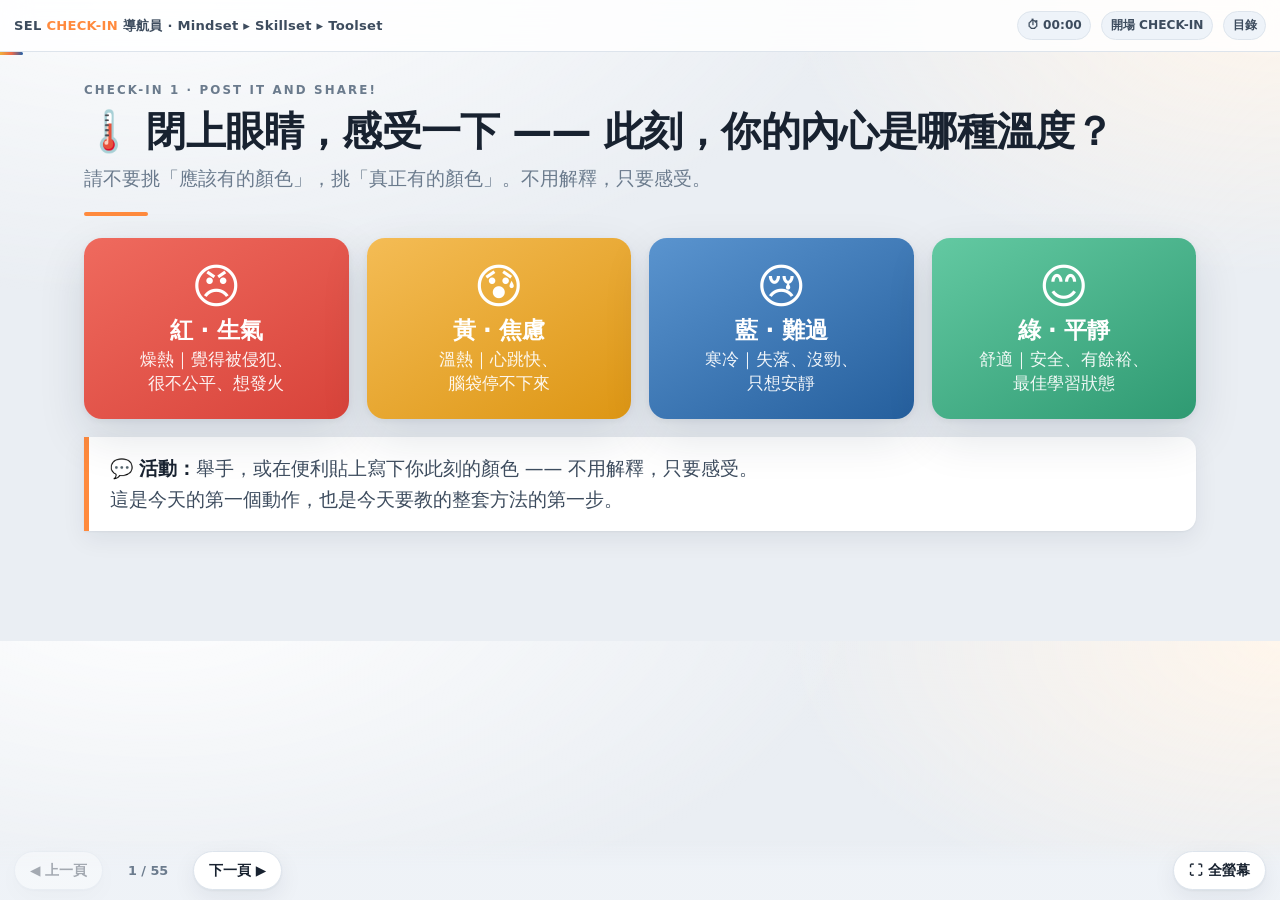
==== index.html @ a01b2f68 "Add files via upload" ====
<!doctype html>
<html lang="zh-Hant">
<head>
<meta charset="utf-8">
<meta name="viewport" content="width=device-width,initial-scale=1,viewport-fit=cover">
<title>SEL Check-in 導航員 ｜ 鹿場國小教師工作坊（Mindset · Skillset · Toolset · 3 小時）</title>
<meta name="description" content="辰光國小 陳彥揚校長 · SEL Check-in 三小時教師工作坊：狀態先於內容、四大膠囊、COMBO 組合技、兩個分組小遊戲。">
<link rel="stylesheet" href="assets/style.css">
<style>
/* ===== 簡報骨架 ===== */
.topbar{position:fixed;inset:0 0 auto 0;height:52px;z-index:60;display:flex;align-items:center;
  gap:10px;padding:0 14px;background:rgba(255,255,255,.82);backdrop-filter:blur(14px);
  border-bottom:1px solid var(--line)}
.bar-title{font-weight:800;font-size:.82rem;letter-spacing:.02em;color:var(--ink2);white-space:nowrap;
  overflow:hidden;text-overflow:ellipsis}
.bar-title b{color:var(--dawn)}
.spacer{flex:1}
.chip{font-size:.76rem;font-weight:800;padding:.32em .7em;border-radius:999px;background:#eef3f9;
  color:var(--ink2);border:1px solid var(--line);cursor:pointer;white-space:nowrap}
.chip.live{background:var(--ink);color:#fff;border-color:var(--ink)}
.chip.warn{background:#fdece7;color:var(--relate-d);border-color:#f6c9bc}
.progress{position:fixed;top:52px;left:0;height:3px;background:linear-gradient(90deg,var(--energy),var(--relate),var(--mindful));
  z-index:61;transition:width .25s ease;border-radius:0 3px 3px 0}
.deck{padding-top:52px}
.slide{display:none;padding:clamp(18px,3.2vh,40px) 0 110px;animation:fade .32s ease both}
.slide.on{display:block}
@keyframes fade{from{opacity:0;transform:translateY(10px)}to{opacity:1;transform:none}}
.navbar{position:fixed;left:0;right:0;bottom:0;z-index:60;display:flex;align-items:center;gap:10px;
  padding:10px 14px calc(10px + env(safe-area-inset-bottom));
  background:linear-gradient(to top,rgba(238,242,247,.97) 55%,rgba(238,242,247,0));}
.nav-b{appearance:none;border:1px solid var(--line);background:#fff;color:var(--ink);cursor:pointer;
  font:inherit;font-weight:800;font-size:.85rem;border-radius:999px;padding:.55em 1.1em;box-shadow:var(--sh)}
.nav-b:disabled{opacity:.35;cursor:default}
.pageno{font-size:.8rem;font-weight:800;color:var(--muted);min-width:70px;text-align:center}

/* ===== 版面元件 ===== */
.eyebrow{font-size:.74rem;font-weight:900;letter-spacing:.18em;color:var(--muted);text-transform:uppercase;margin-bottom:.5em}
.h-slide{font-size:clamp(1.5rem,2.6vw + .5rem,2.5rem);font-weight:900;letter-spacing:-.02em}
.sub{color:var(--muted);font-size:.94em;margin-top:.35em;max-width:70ch}
.rule{height:4px;width:64px;border-radius:99px;background:var(--dawn);margin:.9em 0 1.1em}
.lead{font-size:1.06em;color:var(--ink2)}
.kicker{display:flex;align-items:baseline;gap:.6em;flex-wrap:wrap;margin-bottom:.2em}
.note{margin-top:clamp(14px,2vh,22px);background:#fff;border-left:5px solid var(--dawn);
  border-radius:0 14px 14px 0;padding:.85em 1.1em;box-shadow:var(--sh);font-size:.94em;color:var(--ink2)}
.note.blue{border-left-color:var(--mindful)} .note.green{border-left-color:var(--reflect)}
.note b{color:var(--ink)}
.cap{font-size:.78em;color:var(--muted);margin-top:.5em;text-align:center}

/* 色卡 */
.qc{border-radius:var(--r);padding:clamp(14px,1.8vw,22px);box-shadow:var(--sh);background:#fff;
  border-top:6px solid var(--line);position:relative;overflow:hidden}
.qc h4{font-size:1.05em;margin-bottom:.35em;display:flex;align-items:center;gap:.45em}
.qc .ico{width:1.9em;height:1.9em;border-radius:50%;display:grid;place-items:center;color:#fff;font-size:.85em;flex:none}
.qc p{font-size:.9em;color:var(--ink2);margin:0 0 .4em}
.qc .use{font-size:.82em;font-weight:700;border-radius:10px;padding:.45em .7em;margin-top:.55em}
.qc.energy{border-top-color:var(--energy)} .qc.energy .ico{background:var(--energy)} .qc.energy .use{background:#fdf3e0;color:var(--energy-d)}
.qc.mindful{border-top-color:var(--mindful)} .qc.mindful .ico{background:var(--mindful)} .qc.mindful .use{background:#e7eff8;color:var(--mindful-d)}
.qc.reflect{border-top-color:var(--reflect)} .qc.reflect .ico{background:var(--reflect)} .qc.reflect .use{background:#e4f6ee;color:var(--reflect-d)}
.qc.relate{border-top-color:var(--relate)} .qc.relate .ico{background:var(--relate)} .qc.relate .use{background:#fdece7;color:var(--relate-d)}

/* 步驟 */
.steps{display:grid;gap:12px;grid-template-columns:repeat(4,minmax(0,1fr))}
@media(max-width:860px){.steps{grid-template-columns:1fr}}
.step{background:#fff;border-radius:var(--r);padding:1em 1.05em;box-shadow:var(--sh);position:relative}
.step .n{font-size:.72rem;font-weight:900;letter-spacing:.1em;color:#fff;background:var(--ink);
  border-radius:999px;padding:.15em .7em;display:inline-block;margin-bottom:.5em}
.step h4{font-size:1em;margin-bottom:.3em}
.step p{font-size:.86em;color:var(--ink2);margin:0}
.step .say{margin-top:.5em;font-size:.84em;background:#f2f6fa;border-radius:10px;padding:.45em .65em;color:var(--mindful-d);font-weight:600}

/* 顏色 check-in */
.colors{display:grid;grid-template-columns:repeat(4,minmax(0,1fr));gap:clamp(10px,1.6vw,18px)}
@media(max-width:720px){.colors{grid-template-columns:repeat(2,1fr)}}
.col{border-radius:var(--r);padding:clamp(14px,2vw,24px);color:#fff;text-align:center;box-shadow:var(--sh-lg)}
.col .e{font-size:clamp(2rem,4vw,3rem);line-height:1}
.col h4{font-size:1.15em;margin:.25em 0 .1em}
.col small{opacity:.92;font-size:.84em;display:block;line-height:1.45}
.col.r{background:linear-gradient(150deg,#ef6a5e,#d8433a)}
.col.y{background:linear-gradient(150deg,#f4bc55,#dd9614)}
.col.b{background:linear-gradient(150deg,#5a94cf,#255f9d)}
.col.g{background:linear-gradient(150deg,#63c9a2,#2f9a72)}

/* 時間軸 */
.tl{position:relative;padding-left:26px}
.tl:before{content:"";position:absolute;left:8px;top:6px;bottom:6px;width:2px;background:var(--line)}
.tl-i{position:relative;margin-bottom:.85em}
.tl-i:before{content:"";position:absolute;left:-22px;top:.55em;width:11px;height:11px;border-radius:50%;
  background:#fff;border:3px solid var(--dawn)}
.tl-i b{display:block;font-size:.95em}
.tl-i span{font-size:.86em;color:var(--muted)}

/* 大 QR 頁 */
.qrpage{display:grid;grid-template-columns:auto 1fr;gap:clamp(18px,3vw,44px);align-items:center}
@media(max-width:820px){.qrpage{grid-template-columns:1fr}}
.qrbox{background:#fff;padding:clamp(14px,2vw,22px);border-radius:22px;box-shadow:var(--sh-lg);display:grid;place-items:center;gap:10px}
.qrbox .u{font-size:.78rem;font-weight:800;color:var(--muted);word-break:break-all;text-align:center;max-width:280px}
.qrbox a.go{font-size:.82rem;font-weight:800;text-decoration:none;background:var(--ink);color:#fff;
  padding:.5em 1.2em;border-radius:999px}
.bul{margin:0;padding-left:1.15em}
.bul li{margin-bottom:.4em;font-size:.94em;color:var(--ink2)}
.bul li b{color:var(--ink)}

/* 分隔頁 */
.divider{min-height:62vh;display:grid;place-content:center;text-align:center}
.divider .num{font-size:clamp(4rem,12vw,9rem);font-weight:900;color:#fff;
  text-shadow:0 6px 30px rgba(24,34,48,.14);letter-spacing:-.04em;line-height:.9}
.divider h2{font-size:clamp(1.8rem,4vw,3.2rem);font-weight:900;margin:.1em 0 .2em}
.divider p{color:var(--muted);max-width:60ch;margin:0 auto}
.divider .time{margin-top:1.2em;font-weight:800;color:var(--ink2);font-size:.95em}

/* 目錄 */
.menu{position:fixed;inset:0;z-index:80;background:rgba(20,30,44,.55);backdrop-filter:blur(6px);display:none}
.menu.on{display:block}
.menu-in{position:absolute;inset:auto 0 0 0;max-height:82vh;overflow:auto;background:var(--bg2);
  border-radius:22px 22px 0 0;padding:18px 16px calc(24px + env(safe-area-inset-bottom))}
.menu-in h3{font-size:1rem;margin-bottom:.7em}
.mrow{display:flex;gap:.6em;align-items:baseline;padding:.5em .6em;border-radius:10px;cursor:pointer;font-size:.9em}
.mrow:hover{background:#e8eef6}
.mrow.cur{background:var(--ink);color:#fff}
.mrow .mi{font-size:.75em;font-weight:900;color:var(--muted);min-width:2.2em}
.mrow.cur .mi{color:#cbd6e3}
.mrow .mt{font-size:.72em;color:var(--muted);margin-left:auto;white-space:nowrap}
.mrow.cur .mt{color:#cbd6e3}
.mrow.sec{font-weight:900;background:#e3eaf3}
.mrow.sec.cur{background:var(--ink)}
.print-hide{}
@media print{.topbar,.navbar,.progress,.menu{display:none!important}.slide{display:block!important;page-break-after:always}}
</style>
</head>
<body>

<div class="topbar">
  <div class="bar-title">SEL <b>CHECK-IN</b> 導航員 · Mindset ▸ Skillset ▸ Toolset</div>
  <div class="spacer"></div>
  <div class="chip" id="clock" title="點一下開始／暫停 3 小時計時">⏱ 00:00</div>
  <div class="chip" id="segchip" title="目前段落">開場</div>
  <div class="chip" id="menubtn">目錄</div>
</div>
<div class="progress" id="prog" style="width:0"></div>

<main class="deck" id="deck"></main>

<div class="navbar">
  <button class="nav-b" id="prev">◀ 上一頁</button>
  <div class="pageno" id="pageno">1 / 1</div>
  <button class="nav-b" id="next">下一頁 ▶</button>
  <div class="spacer"></div>
  <button class="nav-b" id="fs">⛶ 全螢幕</button>
</div>

<div class="menu" id="menu"><div class="menu-in"><h3>投影目錄 · 點選跳頁</h3><div id="mlist"></div></div></div>

<script src="assets/qr.js"></script>
<script src="assets/slides.js"></script>
<script>
(function(){
  var deck=document.getElementById('deck'), i=0, N=0;
  // 產生所有投影片
  deck.innerHTML = SLIDES.map(function(s,k){
    return '<section class="slide" data-i="'+k+'"><div class="wrap">'+s.html+'</div></section>';
  }).join('');
  var els=[].slice.call(deck.querySelectorAll('.slide')); N=els.length;

  // 目錄
  document.getElementById('mlist').innerHTML = SLIDES.map(function(s,k){
    return '<div class="mrow'+(s.sec?' sec':'')+'" data-k="'+k+'"><span class="mi">'+(k+1)+'</span><span>'+s.t+'</span><span class="mt">'+(s.time||'')+'</span></div>';
  }).join('');

  function show(k,push){
    k=Math.max(0,Math.min(N-1,k)); i=k;
    els.forEach(function(e,n){e.classList.toggle('on',n===k);});
    document.getElementById('pageno').textContent=(k+1)+' / '+N;
    document.getElementById('prog').style.width=((k+1)/N*100)+'%';
    document.getElementById('prev').disabled=(k===0);
    document.getElementById('next').disabled=(k===N-1);
    document.getElementById('segchip').textContent=SLIDES[k].part||'—';
    [].forEach.call(document.querySelectorAll('.mrow'),function(r){r.classList.toggle('cur',+r.dataset.k===k);});
    window.scrollTo(0,0);
    if(push!==false) history.replaceState(null,'','#s'+(k+1));
    // lazy QR
    var box=els[k].querySelector('[data-qr]');
    if(box && !box.dataset.done){ drawQR(box); }
  }
  function baseURL(){
    var u=location.href.split('#')[0];
    return u.replace(/[^/]*$/,'');
  }
  function drawQR(box){
    var target=box.dataset.qr;
    var url = /^https?:/.test(target) ? target : baseURL()+target;
    var holder=box.querySelector('.qrimg');
    QR.render(holder,url,{size:Math.min(300, Math.max(190, window.innerWidth*0.42))});
    var u=box.querySelector('.u'); if(u) u.textContent=url.replace(/^https?:\/\//,'');
    var a=box.querySelector('a.go'); if(a) a.href=url;
    box.dataset.done='1';
  }
  document.getElementById('prev').onclick=function(){show(i-1);};
  document.getElementById('next').onclick=function(){show(i+1);};
  document.getElementById('menubtn').onclick=function(){document.getElementById('menu').classList.add('on');};
  document.getElementById('menu').onclick=function(e){
    var r=e.target.closest('.mrow');
    if(r){show(+r.dataset.k);}
    if(r||e.target.id==='menu') document.getElementById('menu').classList.remove('on');
  };
  document.getElementById('fs').onclick=function(){
    if(document.fullscreenElement) document.exitFullscreen();
    else document.documentElement.requestFullscreen&&document.documentElement.requestFullscreen();
  };
  document.addEventListener('keydown',function(e){
    if(e.target.matches('input,textarea')) return;
    if(e.key==='ArrowRight'||e.key==='PageDown'||e.key===' '){show(i+1);e.preventDefault();}
    if(e.key==='ArrowLeft'||e.key==='PageUp'){show(i-1);e.preventDefault();}
    if(e.key==='Home')show(0); if(e.key==='End')show(N-1);
    if(e.key==='m'||e.key==='M')document.getElementById('menu').classList.toggle('on');
  });
  var sx=0,sy=0;
  document.addEventListener('touchstart',function(e){sx=e.touches[0].clientX;sy=e.touches[0].clientY;},{passive:true});
  document.addEventListener('touchend',function(e){
    var dx=e.changedTouches[0].clientX-sx, dy=e.changedTouches[0].clientY-sy;
    if(Math.abs(dx)>70&&Math.abs(dx)>Math.abs(dy)*1.7){ show(dx<0?i+1:i-1); }
  },{passive:true});

  // 計時器
  var t0=null, acc=0, tick=null;
  function fmt(ms){var s=Math.floor(ms/1000);return String(Math.floor(s/60)).padStart(2,'0')+':'+String(s%60).padStart(2,'0');}
  var clock=document.getElementById('clock');
  clock.onclick=function(){
    if(tick){clearInterval(tick);tick=null;acc+=Date.now()-t0;clock.classList.remove('live');}
    else{t0=Date.now();clock.classList.add('live');
      tick=setInterval(function(){
        var ms=acc+(Date.now()-t0); clock.textContent='⏱ '+fmt(ms);
        clock.classList.toggle('warn', ms>180*60*1000);
      },1000);}
  };
  clock.ondblclick=function(){acc=0;t0=Date.now();clock.textContent='⏱ 00:00';};

  var h=(location.hash.match(/#s(\d+)/)||[])[1];
  show(h?(+h-1):0,false);
})();
</script>
</body>
</html>
---- assets/style.css ----
/* ===== SEL Check-in 工作坊 · 共用樣式 ===== */
:root{
  --bg:#eaeef3; --bg2:#f6f8fb; --card:#ffffff;
  --ink:#182230; --ink2:#3d4c5e; --muted:#6b7b8d; --line:#dde4ec;
  --energy:#F0B03C; --energy-d:#b9821c;
  --mindful:#1F5FA8; --mindful-d:#12406f;
  --reflect:#4FBF95; --reflect-d:#2b8465;
  --relate:#EC6A4B; --relate-d:#b8462b;
  --dawn:#FF8A3D;
  --red:#E4574C; --yellow:#F0B03C; --blue:#3D7FC1; --green:#4FBF95;
  --sh: 0 1px 2px rgba(20,35,55,.05), 0 8px 24px rgba(20,35,55,.07);
  --sh-lg: 0 2px 6px rgba(20,35,55,.06), 0 18px 48px rgba(20,35,55,.12);
  --r:18px;
  --fs:clamp(15px,1.05vw + 8px,20px);
}
*{box-sizing:border-box;-webkit-tap-highlight-color:transparent}
html,body{margin:0;padding:0}
body{
  background:
    radial-gradient(1200px 600px at 12% -10%, #ffffff 0%, rgba(255,255,255,0) 60%),
    radial-gradient(900px 500px at 100% 0%, #fff6ec 0%, rgba(255,255,255,0) 55%),
    var(--bg);
  color:var(--ink);
  font-family:"Noto Sans TC","PingFang TC","Microsoft JhengHei",-apple-system,BlinkMacSystemFont,"Segoe UI",system-ui,sans-serif;
  font-size:var(--fs); line-height:1.65; -webkit-font-smoothing:antialiased;
}
h1,h2,h3,h4{margin:0;line-height:1.25;letter-spacing:-.01em}
p{margin:0 0 .6em}
b,strong{font-weight:700}
a{color:var(--mindful)}
.wrap{max-width:1180px;margin:0 auto;padding:0 clamp(16px,3vw,34px)}
.card{background:var(--card);border-radius:var(--r);box-shadow:var(--sh);padding:clamp(16px,2vw,26px)}
.grid{display:grid;gap:clamp(12px,1.6vw,20px)}
.g2{grid-template-columns:repeat(2,minmax(0,1fr))}
.g3{grid-template-columns:repeat(3,minmax(0,1fr))}
.g4{grid-template-columns:repeat(4,minmax(0,1fr))}
@media(max-width:860px){.g2,.g3,.g4{grid-template-columns:1fr}}
.tag{display:inline-block;font-size:.72em;font-weight:800;letter-spacing:.14em;
  padding:.32em .85em;border-radius:999px;background:#e6ecf4;color:var(--ink2)}
.btn{appearance:none;border:0;cursor:pointer;font:inherit;font-weight:700;
  padding:.7em 1.35em;border-radius:999px;background:var(--ink);color:#fff;
  box-shadow:var(--sh);transition:transform .12s ease, filter .12s ease}
.btn:hover{transform:translateY(-1px);filter:brightness(1.08)}
.btn.ghost{background:#fff;color:var(--ink);border:1px solid var(--line)}
.btn:active{transform:translateY(1px)}
img{max-width:100%;height:auto;display:block}
.shot{border-radius:14px;box-shadow:var(--sh);background:#fff;width:100%}
table{border-collapse:collapse;width:100%;font-size:.88em}
th,td{padding:.55em .7em;border-bottom:1px solid var(--line);text-align:left;vertical-align:top}
th{background:#f2f6fa;font-weight:800;color:var(--ink2);white-space:nowrap}
tbody tr:nth-child(even){background:#fafcfe}
.sr{position:absolute;width:1px;height:1px;overflow:hidden;clip:rect(0 0 0 0)}
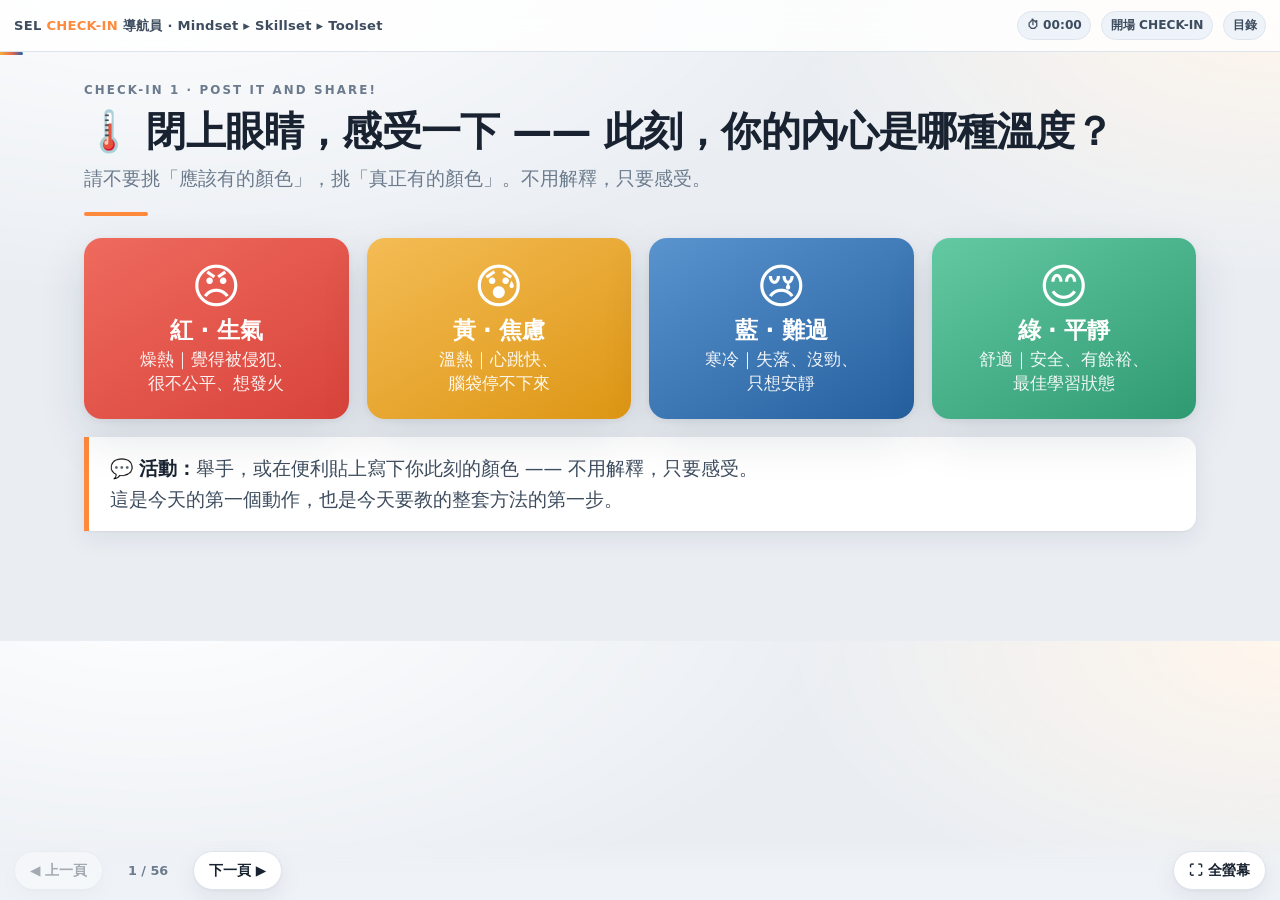
==== commit ce006d0a: "Add files via upload" ====
--- a/index.html
+++ b/index.html
@@ -96,6 +96,22 @@
 .qrbox .u{font-size:.78rem;font-weight:800;color:var(--muted);word-break:break-all;text-align:center;max-width:280px}
 .qrbox a.go{font-size:.82rem;font-weight:800;text-decoration:none;background:var(--ink);color:#fff;
   padding:.5em 1.2em;border-radius:999px}
+.linkgrid{display:grid;gap:clamp(12px,1.6vw,18px);grid-template-columns:repeat(2,minmax(0,1fr))}
+@media(max-width:820px){.linkgrid{grid-template-columns:1fr}}
+.linkcard{background:#fff;border-radius:var(--r);box-shadow:var(--sh);padding:clamp(12px,1.6vw,18px);
+  display:grid;grid-template-columns:auto 1fr;gap:clamp(12px,1.6vw,18px);align-items:center;border-top:5px solid var(--line)}
+.linkcard .qrimg canvas{display:block}
+.linkcard h4{font-size:1.02em;margin-bottom:.25em;display:flex;gap:.4em;align-items:center}
+.linkcard .n{font-size:.72rem;font-weight:900;color:#fff;border-radius:999px;padding:.15em .6em;background:var(--ink);flex:none}
+.linkcard p{font-size:.88em;color:var(--ink2);margin:0 0 .4em}
+.linkcard .u{font-size:.72rem;font-weight:700;color:var(--muted);word-break:break-all;line-height:1.4}
+.linkcard a.go{display:inline-block;margin-top:.45em;font-size:.78rem;font-weight:800;text-decoration:none;
+  background:var(--ink);color:#fff;padding:.4em 1em;border-radius:999px}
+.linkcard.e{border-top-color:var(--energy)} .linkcard.e .n{background:var(--energy-d)}
+.linkcard.m{border-top-color:var(--mindful)} .linkcard.m .n{background:var(--mindful)}
+.linkcard.g{border-top-color:var(--reflect)} .linkcard.g .n{background:var(--reflect-d)}
+.linkcard.r{border-top-color:var(--relate)} .linkcard.r .n{background:var(--relate-d)}
+@media(max-width:520px){.linkcard{grid-template-columns:1fr;justify-items:center;text-align:center}}
 .bul{margin:0;padding-left:1.15em}
 .bul li{margin-bottom:.4em;font-size:.94em;color:var(--ink2)}
 .bul li b{color:var(--ink)}
@@ -177,9 +193,10 @@
     [].forEach.call(document.querySelectorAll('.mrow'),function(r){r.classList.toggle('cur',+r.dataset.k===k);});
     window.scrollTo(0,0);
     if(push!==false) history.replaceState(null,'','#s'+(k+1));
-    // lazy QR
-    var box=els[k].querySelector('[data-qr]');
-    if(box && !box.dataset.done){ drawQR(box); }
+    // lazy QR（一頁可有多個）
+    [].forEach.call(els[k].querySelectorAll('[data-qr]'),function(box){
+      if(!box.dataset.done) drawQR(box);
+    });
   }
   function baseURL(){
     var u=location.href.split('#')[0];
@@ -189,7 +206,9 @@
     var target=box.dataset.qr;
     var url = /^https?:/.test(target) ? target : baseURL()+target;
     var holder=box.querySelector('.qrimg');
-    QR.render(holder,url,{size:Math.min(300, Math.max(190, window.innerWidth*0.42))});
+    var base = box.dataset.size ? +box.dataset.size
+             : Math.min(300, Math.max(190, window.innerWidth*0.42));
+    QR.render(holder,url,{size:base});
     var u=box.querySelector('.u'); if(u) u.textContent=url.replace(/^https?:\/\//,'');
     var a=box.querySelector('a.go'); if(a) a.href=url;
     box.dataset.done='1';
